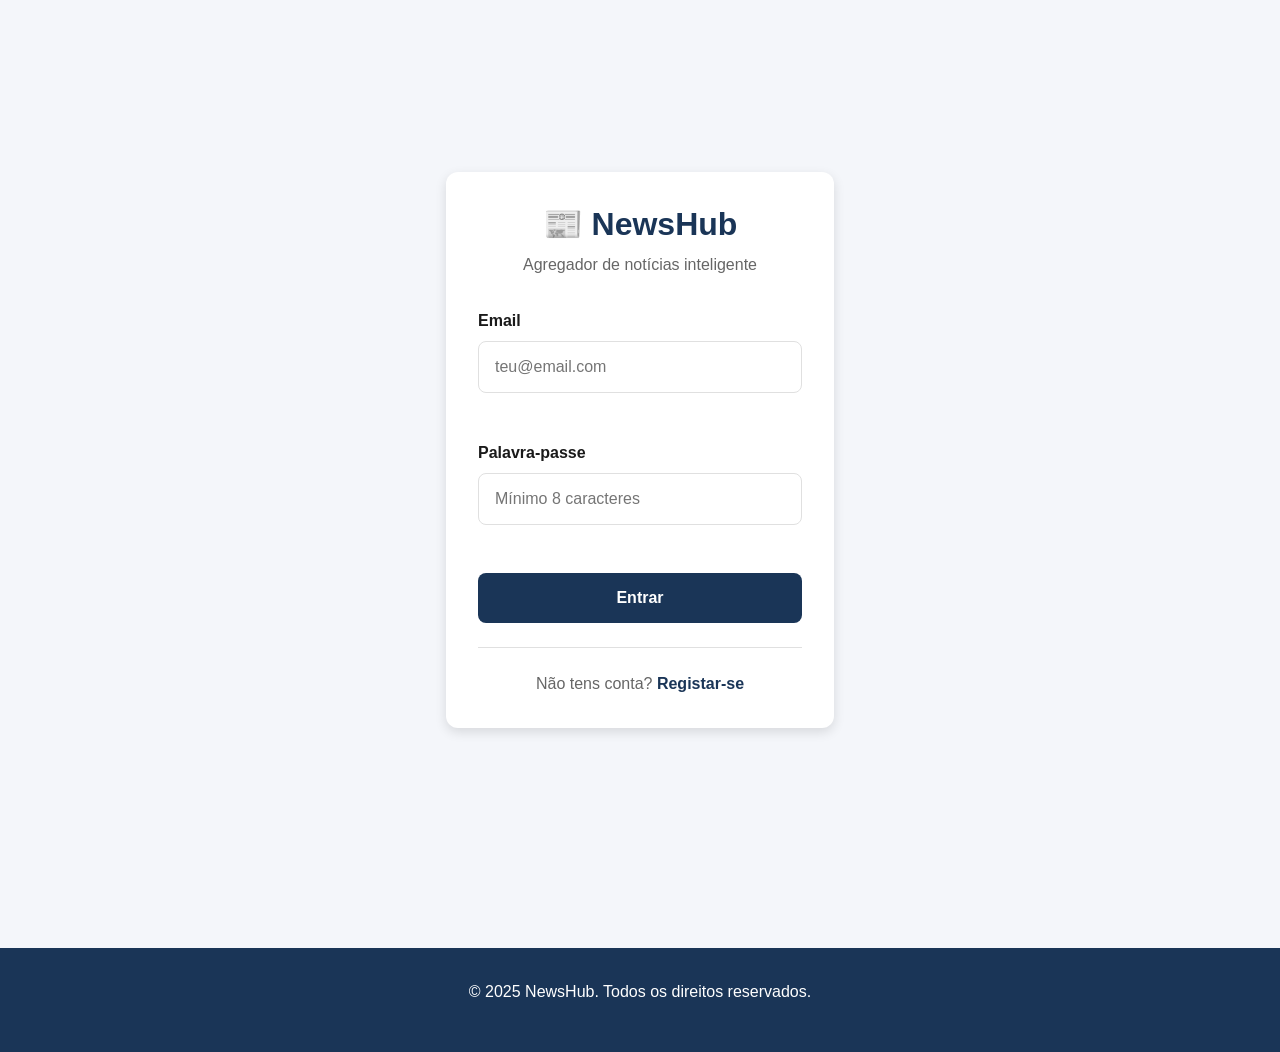
==== frontend/favorites.html @ 15b31d0f "first commit" ====
<!DOCTYPE html>
<html lang="pt-PT">
<head>
  <meta charset="UTF-8">
  <meta name="viewport" content="width=device-width, initial-scale=1.0">
  <meta name="description" content="NewsHub - Os meus favoritos">
  <title>Favoritos — NewsHub</title>
  <link rel="stylesheet" href="styles.css">
</head>
<body>
  <!-- NAVBAR -->
  <nav role="navigation" aria-label="Navegação principal">
    <div class="navbar">
      <div class="navbar-logo">📰 NewsHub</div>
      
      <ul class="navbar-categories" id="navbarCategories" role="menubar">
        <!-- Preenchido dinamicamente por JavaScript -->
      </ul>

      <div class="navbar-right">
        <div class="navbar-user">
          <span id="userNameDisplay">Utilizador</span>
        </div>
        <div class="navbar-icons">
          <button 
            class="navbar-icon" 
            id="preferencesBtn" 
            title="Preferências" 
            aria-label="Ir para preferências"
          >
            ⚙️
          </button>
          <button 
            class="navbar-icon" 
            id="dashboardBtn" 
            title="Dashboard" 
            aria-label="Voltar ao dashboard"
          >
            🏠
          </button>
          <button 
            class="navbar-icon" 
            id="logoutBtn" 
            title="Terminar sessão" 
            aria-label="Terminar sessão"
          >
            🚪
          </button>
        </div>
        <button class="hamburger" id="hamburgerBtn" aria-label="Abrir menu">
          <span></span>
          <span></span>
          <span></span>
        </button>
      </div>
    </div>
  </nav>

  <!-- MAIN CONTENT -->
  <main role="main" style="margin-top: 70px;">
    <div class="container">
      <h1 style="margin-bottom: var(--spacing-lg); margin-top: var(--spacing-lg);">❤️ Os Meus Favoritos</h1>
      
      <!-- Spinner de carregamento -->
      <div class="spinner" id="loadingSpinner"></div>

      <!-- Grid de favoritos -->
      <div class="news-grid" id="favoritesGrid">
        <!-- Preenchido dinamicamente por JavaScript -->
      </div>

      <!-- Estado vazio -->
      <div class="empty-state" id="emptyState" style="display: none;">
        <div class="empty-state-icon">📭</div>
        <h2 class="empty-state-title">Nenhum favorito guardado</h2>
        <p class="empty-state-message">Começa a adicionar notícias aos teus favoritos do dashboard.</p>
        <a href="index.html" class="btn btn-primary empty-state-button" style="margin-top: var(--spacing-md); display: inline-block;">
          Voltar ao Dashboard
        </a>
      </div>

      <!-- Estado de erro -->
      <div class="error-state" id="errorState" style="display: none;">
        <div class="error-state-icon">⚠️</div>
        <h3 class="error-state-title">Erro ao carregar favoritos</h3>
        <p class="error-state-message" id="errorMessage"></p>
        <button class="btn btn-primary error-state-button" id="retryButton">Tentar Novamente</button>
      </div>
    </div>
  </main>

  <!-- MODAL: RESUMO IA -->
  <div class="modal-overlay" id="summaryModal">
    <div class="modal-card">
      <div class="modal-header">
        <h3 class="modal-title">📝 Resumo Inteligente</h3>
        <button class="modal-close" id="closeSummaryModal" aria-label="Fechar modal">✕</button>
      </div>
      <div class="modal-body">
        <div class="spinner" id="summarySpinner"></div>
        <p id="summaryContent" style="display: none; line-height: var(--line-height-relaxed);"></p>
      </div>
    </div>
  </div>

  <!-- TOAST NOTIFICAÇÃO -->
  <div class="toast" id="toast" role="alert" aria-live="polite"></div>

  <!-- FOOTER -->
  <footer role="contentinfo">
    <p>&copy; 2025 NewsHub — Agregador de notícias inteligente</p>
  </footer>

  <script src="app.js"></script>
  <script>
    // Inicialização da página favorites.html
    document.addEventListener('DOMContentLoaded', async () => {
      // 1. Verificar autenticação
      if (!await checkAuth()) {
        window.location.href = 'login.html';
        return;
      }

      // 2. Carregar favoritos
      await loadFavorites();

      // 3. Event listeners
      document.getElementById('logoutBtn').addEventListener('click', handleLogout);
      document.getElementById('dashboardBtn').addEventListener('click', () => {
        window.location.href = 'index.html';
      });
      document.getElementById('preferencesBtn').addEventListener('click', () => {
        window.location.href = 'preferences.html';
      });
      document.getElementById('retryButton').addEventListener('click', loadFavorites);
      document.getElementById('closeSummaryModal').addEventListener('click', closeSummaryModal);

      // Fechar modal ao clicar no overlay
      document.getElementById('summaryModal').addEventListener('click', (e) => {
        if (e.target.id === 'summaryModal') {
          closeSummaryModal();
        }
      });

      // Preencher navbar com categorias
      await initNavbarCategories();
    });

    function closeSummaryModal() {
      document.getElementById('summaryModal').classList.remove('visible');
      document.getElementById('summarySpinner').classList.remove('visible');
      document.getElementById('summaryContent').style.display = 'none';
    }
  </script>
</body>
</html>
---- frontend/styles.css ----
/* ========================================
   NewsHub — CSS Stylesheet
   Variáveis, Reset, Layout e Componentes
   ======================================== */

/* 1. VARIÁVEIS CSS (Theming) */
:root {
  /* Cores Primárias */
  --color-primary: #1a3557;      /* Azul escuro */
  --color-primary-light: #2c5aa0;
  --color-primary-dark: #0f1f34;
  
  /* Cores Secundárias */
  --color-bg: #ffffff;           /* Branco (fundo de cards) */
  --color-bg-page: #f4f6fa;      /* Cinzento claro */
  --color-text: #1a1a1a;
  --color-text-light: #666666;
  --color-text-muted: #999999;
  
  /* Cores de UI */
  --color-error: #dc3545;
  --color-success: #28a745;
  --color-warning: #ffc107;
  --color-info: #17a2b8;
  
  /* Cores por Categoria */
  --color-tech: #5b7ce5;
  --color-sport: #ff6b35;
  --color-health: #28a745;
  --color-science: #6f42c1;
  --color-business: #20c997;
  --color-entertainment: #e83e8c;
  
  /* Sombras */
  --shadow-sm: 0 1px 3px rgba(0, 0, 0, 0.08);
  --shadow-md: 0 4px 12px rgba(0, 0, 0, 0.12);
  --shadow-lg: 0 8px 24px rgba(0, 0, 0, 0.15);
  --shadow-hover: 0 12px 32px rgba(0, 0, 0, 0.18);
  
  /* Espaçamentos */
  --spacing-xs: 4px;
  --spacing-sm: 8px;
  --spacing-md: 16px;
  --spacing-lg: 24px;
  --spacing-xl: 32px;
  --spacing-2xl: 48px;
  
  /* Tipografia */
  --font-family: -apple-system, BlinkMacSystemFont, "Segoe UI", Roboto, "Helvetica Neue", Arial, sans-serif;
  --font-size-xs: 12px;
  --font-size-sm: 14px;
  --font-size-base: 16px;
  --font-size-lg: 18px;
  --font-size-xl: 24px;
  --font-size-2xl: 32px;
  --line-height-tight: 1.3;
  --line-height-normal: 1.5;
  --line-height-relaxed: 1.75;
  
  /* Transições */
  --transition-fast: 150ms ease-in-out;
  --transition-normal: 300ms ease-in-out;
  --transition-slow: 500ms ease-in-out;
  
  /* Breakpoints */
  --breakpoint-mobile: 480px;
  --breakpoint-tablet: 768px;
  --breakpoint-desktop: 1024px;
}

/* 2. RESET CSS */
* {
  margin: 0;
  padding: 0;
  box-sizing: border-box;
}

html {
  font-size: 16px;
  scroll-behavior: smooth;
}

body {
  font-family: var(--font-family);
  font-size: var(--font-size-base);
  line-height: var(--line-height-normal);
  color: var(--color-text);
  background-color: var(--color-bg-page);
  margin: 0;
  padding: 0;
}

/* Tipografia */
h1, h2, h3, h4, h5, h6 {
  font-weight: 600;
  line-height: var(--line-height-tight);
  margin-bottom: var(--spacing-md);
}

h1 { font-size: var(--font-size-2xl); }
h2 { font-size: var(--font-size-xl); }
h3 { font-size: var(--font-size-lg); }
h4 { font-size: var(--font-size-base); }

p {
  margin-bottom: var(--spacing-md);
}

a {
  color: var(--color-primary);
  text-decoration: none;
  transition: color var(--transition-fast);
}

a:hover {
  color: var(--color-primary-light);
  text-decoration: underline;
}

/* 3. CONTAINER E LAYOUT */
.container {
  max-width: 1200px;
  width: 100%;
  margin: 0 auto;
  padding: 0 var(--spacing-md);
}

main {
  min-height: calc(100vh - 120px);
  padding: var(--spacing-lg) 0;
}

/* 4. NAVBAR */
nav {
  position: fixed;
  top: 0;
  left: 0;
  right: 0;
  background-color: var(--color-primary);
  color: var(--color-bg);
  z-index: 1000;
  box-shadow: var(--shadow-md);
}

.navbar {
  display: flex;
  justify-content: space-between;
  align-items: center;
  padding: var(--spacing-md) var(--spacing-lg);
  height: 70px;
}

.navbar-logo {
  font-size: var(--font-size-xl);
  font-weight: 700;
  color: var(--color-bg);
  white-space: nowrap;
}

.navbar-categories {
  display: flex;
  gap: var(--spacing-md);
  flex: 1;
  justify-content: center;
  list-style: none;
}

.navbar-categories li {
  margin: 0;
}

.navbar-categories button {
  background: transparent;
  border: none;
  color: var(--color-bg);
  cursor: pointer;
  font-size: var(--font-size-sm);
  padding: var(--spacing-sm) var(--spacing-md);
  border-radius: 20px;
  transition: all var(--transition-fast);
  white-space: nowrap;
}

.navbar-categories button:hover,
.navbar-categories button.active {
  background-color: rgba(255, 255, 255, 0.2);
}

.navbar-categories button.active {
  background-color: var(--color-bg);
  color: var(--color-primary);
  font-weight: 600;
}

.navbar-right {
  display: flex;
  gap: var(--spacing-md);
  align-items: center;
}

.navbar-user {
  display: flex;
  gap: var(--spacing-sm);
  align-items: center;
  color: var(--color-bg);
  font-size: var(--font-size-sm);
}

.navbar-icons {
  display: flex;
  gap: var(--spacing-md);
}

.navbar-icon {
  background: transparent;
  border: none;
  color: var(--color-bg);
  cursor: pointer;
  font-size: var(--font-size-lg);
  padding: var(--spacing-sm);
  border-radius: 50%;
  transition: background-color var(--transition-fast);
  display: flex;
  align-items: center;
  justify-content: center;
  width: 36px;
  height: 36px;
}

.navbar-icon:hover {
  background-color: rgba(255, 255, 255, 0.2);
}

.hamburger {
  display: none;
  flex-direction: column;
  cursor: pointer;
  gap: 5px;
  background: transparent;
  border: none;
}

.hamburger span {
  width: 25px;
  height: 3px;
  background-color: var(--color-bg);
  border-radius: 2px;
  transition: all var(--transition-fast);
}

/* 5. SEARCH BAR */
.search-bar {
  background-color: var(--color-bg);
  padding: var(--spacing-lg) 0;
  margin-top: 70px;
  box-shadow: var(--shadow-sm);
}

.search-container {
  display: flex;
  gap: var(--spacing-sm);
}

.search-input {
  flex: 1;
  padding: var(--spacing-md);
  border: 1px solid #e0e0e0;
  border-radius: 8px;
  font-size: var(--font-size-base);
  outline: none;
  transition: border-color var(--transition-fast);
}

.search-input:focus {
  border-color: var(--color-primary);
  box-shadow: 0 0 0 3px rgba(26, 53, 87, 0.1);
}

.btn-search {
  padding: var(--spacing-md) var(--spacing-lg);
  background-color: var(--color-primary);
  color: var(--color-bg);
  border: none;
  border-radius: 8px;
  cursor: pointer;
  font-weight: 600;
  transition: background-color var(--transition-fast);
}

.btn-search:hover {
  background-color: var(--color-primary-light);
}

/* 6. GRID DE NOTÍCIAS */
.news-grid {
  display: grid;
  grid-template-columns: repeat(3, 1fr);
  gap: var(--spacing-lg);
  margin-bottom: var(--spacing-2xl);
}

.section-title {
  font-size: var(--font-size-lg);
  font-weight: 700;
  margin-bottom: var(--spacing-lg);
  color: var(--color-text);
}

/* 7. CARD DE NOTÍCIA */
.news-card {
  background-color: var(--color-bg);
  border-radius: 12px;
  box-shadow: var(--shadow-sm);
  overflow: hidden;
  transition: all var(--transition-normal);
  display: flex;
  flex-direction: column;
  height: 100%;
}

.news-card:hover {
  box-shadow: var(--shadow-hover);
  transform: translateY(-4px);
}

.news-card-image {
  width: 100%;
  height: 200px;
  object-fit: cover;
  background-color: #e0e0e0;
}

.news-card-content {
  padding: var(--spacing-md);
  flex: 1;
  display: flex;
  flex-direction: column;
}

.news-card-category {
  display: inline-block;
  padding: 4px 12px;
  border-radius: 20px;
  font-size: var(--font-size-xs);
  font-weight: 600;
  margin-bottom: var(--spacing-sm);
  width: fit-content;
  color: var(--color-bg);
}

.news-card-category.tech { background-color: var(--color-tech); }
.news-card-category.sport { background-color: var(--color-sport); }
.news-card-category.health { background-color: var(--color-health); }
.news-card-category.science { background-color: var(--color-science); }
.news-card-category.business { background-color: var(--color-business); }
.news-card-category.entertainment { background-color: var(--color-entertainment); }

.news-card-title {
  font-size: var(--font-size-base);
  font-weight: 600;
  margin-bottom: var(--spacing-sm);
  line-height: var(--line-height-tight);
  display: -webkit-box;
  -webkit-line-clamp: 2;
  -webkit-box-orient: vertical;
  overflow: hidden;
}

.news-card-title a {
  color: var(--color-text);
}

.news-card-title a:hover {
  color: var(--color-primary);
  text-decoration: none;
}

.news-card-description {
  font-size: var(--font-size-sm);
  color: var(--color-text-light);
  line-height: var(--line-height-normal);
  margin-bottom: var(--spacing-md);
  display: -webkit-box;
  -webkit-line-clamp: 3;
  -webkit-box-orient: vertical;
  overflow: hidden;
  flex: 1;
}

.news-card-footer {
  display: flex;
  justify-content: space-between;
  align-items: center;
  padding-top: var(--spacing-sm);
  border-top: 1px solid #e0e0e0;
  font-size: var(--font-size-xs);
  color: var(--color-text-muted);
}

.news-card-source {
  font-weight: 600;
  color: var(--color-text-light);
}

.news-card-actions {
  display: flex;
  gap: var(--spacing-sm);
}

/* 8. BOTÕES */
.btn {
  padding: var(--spacing-sm) var(--spacing-md);
  border: none;
  border-radius: 8px;
  font-size: var(--font-size-sm);
  font-weight: 600;
  cursor: pointer;
  transition: all var(--transition-fast);
}

.btn-primary {
  background-color: var(--color-primary);
  color: var(--color-bg);
}

.btn-primary:hover {
  background-color: var(--color-primary-light);
}

.btn-secondary {
  background-color: transparent;
  color: var(--color-primary);
  border: 2px solid var(--color-primary);
}

.btn-secondary:hover {
  background-color: var(--color-primary);
  color: var(--color-bg);
}

.btn-icon {
  background: transparent;
  border: none;
  cursor: pointer;
  font-size: var(--font-size-lg);
  width: 36px;
  height: 36px;
  display: flex;
  align-items: center;
  justify-content: center;
  border-radius: 50%;
  transition: all var(--transition-fast);
  padding: 0;
}

.btn-icon:hover {
  background-color: #f0f0f0;
}

.btn-icon.favorite {
  color: var(--color-error);
}

.btn-load-more {
  margin: 0 auto;
  display: block;
  padding: var(--spacing-md) var(--spacing-2xl);
}

/* 9. SPINNER/LOADING */
.spinner {
  display: none;
  width: 40px;
  height: 40px;
  border: 4px solid #f0f0f0;
  border-top: 4px solid var(--color-primary);
  border-radius: 50%;
  animation: spin 1s linear infinite;
  margin: var(--spacing-xl) auto;
}

.spinner.visible {
  display: block;
}

@keyframes spin {
  0% { transform: rotate(0deg); }
  100% { transform: rotate(360deg); }
}

/* 10. SKELETON LOADING */
.skeleton {
  background: linear-gradient(90deg, #f0f0f0 25%, #e0e0e0 50%, #f0f0f0 75%);
  background-size: 200% 100%;
  animation: shimmer 2s infinite;
}

@keyframes shimmer {
  0% { background-position: 200% 0; }
  100% { background-position: -200% 0; }
}

.skeleton-card {
  background-color: var(--color-bg);
  border-radius: 12px;
  overflow: hidden;
  height: 350px;
  display: flex;
  flex-direction: column;
}

.skeleton-image {
  height: 200px;
  background: linear-gradient(90deg, #f0f0f0 25%, #e0e0e0 50%, #f0f0f0 75%);
  background-size: 200% 100%;
  animation: shimmer 2s infinite;
}

.skeleton-text {
  height: 16px;
  margin: var(--spacing-md);
  background: linear-gradient(90deg, #f0f0f0 25%, #e0e0e0 50%, #f0f0f0 75%);
  background-size: 200% 100%;
  animation: shimmer 2s infinite;
  border-radius: 4px;
}

/* 11. ESTADO DE ERRO */
.error-state {
  background-color: var(--color-bg);
  border-radius: 12px;
  padding: var(--spacing-xl);
  text-align: center;
  box-shadow: var(--shadow-sm);
}

.error-state-icon {
  font-size: 48px;
  margin-bottom: var(--spacing-md);
}

.error-state-title {
  font-size: var(--font-size-lg);
  font-weight: 700;
  color: var(--color-error);
  margin-bottom: var(--spacing-sm);
}

.error-state-message {
  color: var(--color-text-light);
  margin-bottom: var(--spacing-md);
}

.error-state-button {
  margin-top: var(--spacing-md);
}

/* 12. ESTADO VAZIO */
.empty-state {
  background-color: var(--color-bg);
  border-radius: 12px;
  padding: var(--spacing-2xl);
  text-align: center;
  box-shadow: var(--shadow-sm);
  grid-column: 1 / -1;
}

.empty-state-icon {
  font-size: 64px;
  margin-bottom: var(--spacing-md);
}

.empty-state-title {
  font-size: var(--font-size-lg);
  font-weight: 700;
  margin-bottom: var(--spacing-sm);
}

.empty-state-message {
  color: var(--color-text-light);
  margin-bottom: var(--spacing-lg);
}

/* 13. MODAL */
.modal-overlay {
  display: none;
  position: fixed;
  top: 0;
  left: 0;
  right: 0;
  bottom: 0;
  background-color: rgba(0, 0, 0, 0.5);
  z-index: 2000;
  opacity: 0;
  animation: fadeIn var(--transition-normal) ease-in-out forwards;
}

.modal-overlay.visible {
  display: flex;
  align-items: center;
  justify-content: center;
}

@keyframes fadeIn {
  from { opacity: 0; }
  to { opacity: 1; }
}

.modal-card {
  background-color: var(--color-bg);
  border-radius: 12px;
  width: 90%;
  max-width: 500px;
  max-height: 80vh;
  overflow-y: auto;
  box-shadow: var(--shadow-lg);
  padding: var(--spacing-lg);
  animation: slideUp var(--transition-normal) ease-in-out;
}

@keyframes slideUp {
  from {
    transform: translateY(20px);
    opacity: 0;
  }
  to {
    transform: translateY(0);
    opacity: 1;
  }
}

.modal-header {
  display: flex;
  justify-content: space-between;
  align-items: center;
  margin-bottom: var(--spacing-lg);
  border-bottom: 1px solid #e0e0e0;
  padding-bottom: var(--spacing-md);
}

.modal-title {
  font-size: var(--font-size-lg);
  font-weight: 700;
}

.modal-close {
  background: transparent;
  border: none;
  cursor: pointer;
  font-size: var(--font-size-xl);
  color: var(--color-text-muted);
}

.modal-body {
  margin-bottom: var(--spacing-lg);
}

.modal-footer {
  display: flex;
  gap: var(--spacing-md);
  justify-content: flex-end;
}

/* 14. TOAST NOTIFICAÇÕES */
.toast {
  display: none;
  position: fixed;
  bottom: 20px;
  right: 20px;
  background-color: var(--color-bg);
  border-radius: 8px;
  padding: var(--spacing-md) var(--spacing-lg);
  box-shadow: var(--shadow-lg);
  z-index: 3000;
  animation: slideInRight var(--transition-normal) ease-in-out;
}

.toast.visible {
  display: block;
}

.toast.success {
  border-left: 4px solid var(--color-success);
}

.toast.error {
  border-left: 4px solid var(--color-error);
}

.toast.info {
  border-left: 4px solid var(--color-info);
}

@keyframes slideInRight {
  from {
    transform: translateX(400px);
    opacity: 0;
  }
  to {
    transform: translateX(0);
    opacity: 1;
  }
}

/* 15. FORMULÁRIOS */
.form-group {
  margin-bottom: var(--spacing-lg);
}

.form-label {
  display: block;
  margin-bottom: var(--spacing-sm);
  font-weight: 600;
  color: var(--color-text);
}

.form-input,
.form-textarea {
  width: 100%;
  padding: var(--spacing-md);
  border: 1px solid #e0e0e0;
  border-radius: 8px;
  font-size: var(--font-size-base);
  font-family: var(--font-family);
  outline: none;
  transition: border-color var(--transition-fast);
}

.form-input:focus,
.form-textarea:focus {
  border-color: var(--color-primary);
  box-shadow: 0 0 0 3px rgba(26, 53, 87, 0.1);
}

.form-error {
  display: none;
  color: var(--color-error);
  font-size: var(--font-size-sm);
  margin-top: var(--spacing-sm);
}

.form-error.visible {
  display: block;
}

.form-success {
  display: none;
  color: var(--color-success);
  font-size: var(--font-size-sm);
  margin-top: var(--spacing-sm);
}

.form-success.visible {
  display: block;
}

/* 16. SECÇÃO "PARA SI" */
.personalized-section {
  background-color: var(--color-primary);
  color: var(--color-bg);
  padding: var(--spacing-xl);
  border-radius: 12px;
  margin-bottom: var(--spacing-2xl);
}

.personalized-section-title {
  font-size: var(--font-size-xl);
  font-weight: 700;
  margin-bottom: var(--spacing-lg);
  color: var(--color-bg);
}

.personalized-grid {
  display: grid;
  grid-template-columns: repeat(3, 1fr);
  gap: var(--spacing-lg);
}

/* 17. CARTÃO DE CATEGORIA (PREFERÊNCIAS) */
.category-card {
  background-color: var(--color-bg);
  border: 2px solid #e0e0e0;
  border-radius: 12px;
  padding: var(--spacing-lg);
  text-align: center;
  cursor: pointer;
  transition: all var(--transition-fast);
}

.category-card:hover {
  border-color: var(--color-primary);
  box-shadow: var(--shadow-md);
}

.category-card.active {
  background-color: var(--color-primary);
  color: var(--color-bg);
  border-color: var(--color-primary);
}

.category-card-icon {
  font-size: 36px;
  margin-bottom: var(--spacing-sm);
}

.category-card-name {
  font-size: var(--font-size-base);
  font-weight: 600;
}

/* 18. FOOTER */
footer {
  background-color: var(--color-primary);
  color: var(--color-bg);
  padding: var(--spacing-xl) 0;
  text-align: center;
  margin-top: var(--spacing-2xl);
}

footer a {
  color: var(--color-bg);
}

footer a:hover {
  text-decoration: underline;
}

/* 19. RESPONSIVIDADE */

/* Tablet (768px) */
@media (max-width: 768px) {
  .navbar-categories {
    display: none;
  }

  .hamburger {
    display: flex;
  }

  .news-grid {
    grid-template-columns: repeat(2, 1fr);
  }

  .personalized-grid {
    grid-template-columns: repeat(2, 1fr);
  }

  .search-container {
    flex-direction: column;
  }

  .modal-card {
    width: 95%;
  }
}

/* Mobile (480px) */
@media (max-width: 480px) {
  .navbar {
    padding: var(--spacing-sm) var(--spacing-md);
    height: auto;
  }

  .navbar-logo {
    font-size: var(--font-size-lg);
  }

  .navbar-right {
    gap: var(--spacing-sm);
  }

  .news-grid {
    grid-template-columns: 1fr;
    gap: var(--spacing-md);
  }

  .personalized-grid {
    grid-template-columns: 1fr;
  }

  .modal-card {
    width: 100%;
    max-height: 90vh;
    border-radius: 12px 12px 0 0;
    position: fixed;
    bottom: 0;
    left: 0;
    right: 0;
  }

  .modal-overlay.visible {
    align-items: flex-end;
  }

  main {
    margin-top: 60px;
  }

  footer {
    padding: var(--spacing-lg) var(--spacing-md);
  }

  .search-bar {
    padding: var(--spacing-md) 0;
  }
}

/* 20. MODO ESCURO */
@media (prefers-color-scheme: dark) {
  :root {
    --color-bg: #1e1e1e;
    --color-bg-page: #121212;
    --color-text: #e0e0e0;
    --color-text-light: #a0a0a0;
    --color-text-muted: #707070;
  }

  .search-input {
    background-color: #2a2a2a;
    border-color: #404040;
    color: var(--color-text);
  }

  .search-input:focus {
    border-color: var(--color-primary);
  }

  .news-card {
    background-color: #2a2a2a;
  }

  .news-card-footer {
    border-top-color: #404040;
  }

  .form-input,
  .form-textarea {
    background-color: #2a2a2a;
    border-color: #404040;
    color: var(--color-text);
  }

  .modal-card {
    background-color: #2a2a2a;
  }

  .modal-overlay {
    background-color: rgba(0, 0, 0, 0.7);
  }

  .category-card {
    background-color: #2a2a2a;
    border-color: #404040;
    color: var(--color-text);
  }

  .toast {
    background-color: #2a2a2a;
    color: var(--color-text);
  }

  .btn-icon:hover {
    background-color: #333333;
  }
}

/* 21. PRINT STYLES */
@media print {
  nav,
  .navbar,
  .search-bar,
  .btn,
  [class*="btn-"] {
    display: none !important;
  }

  main {
    min-height: auto;
    padding: 0;
    margin-top: 0;
  }

  .news-grid {
    grid-template-columns: 1fr;
  }

  .news-card {
    page-break-inside: avoid;
  }
}
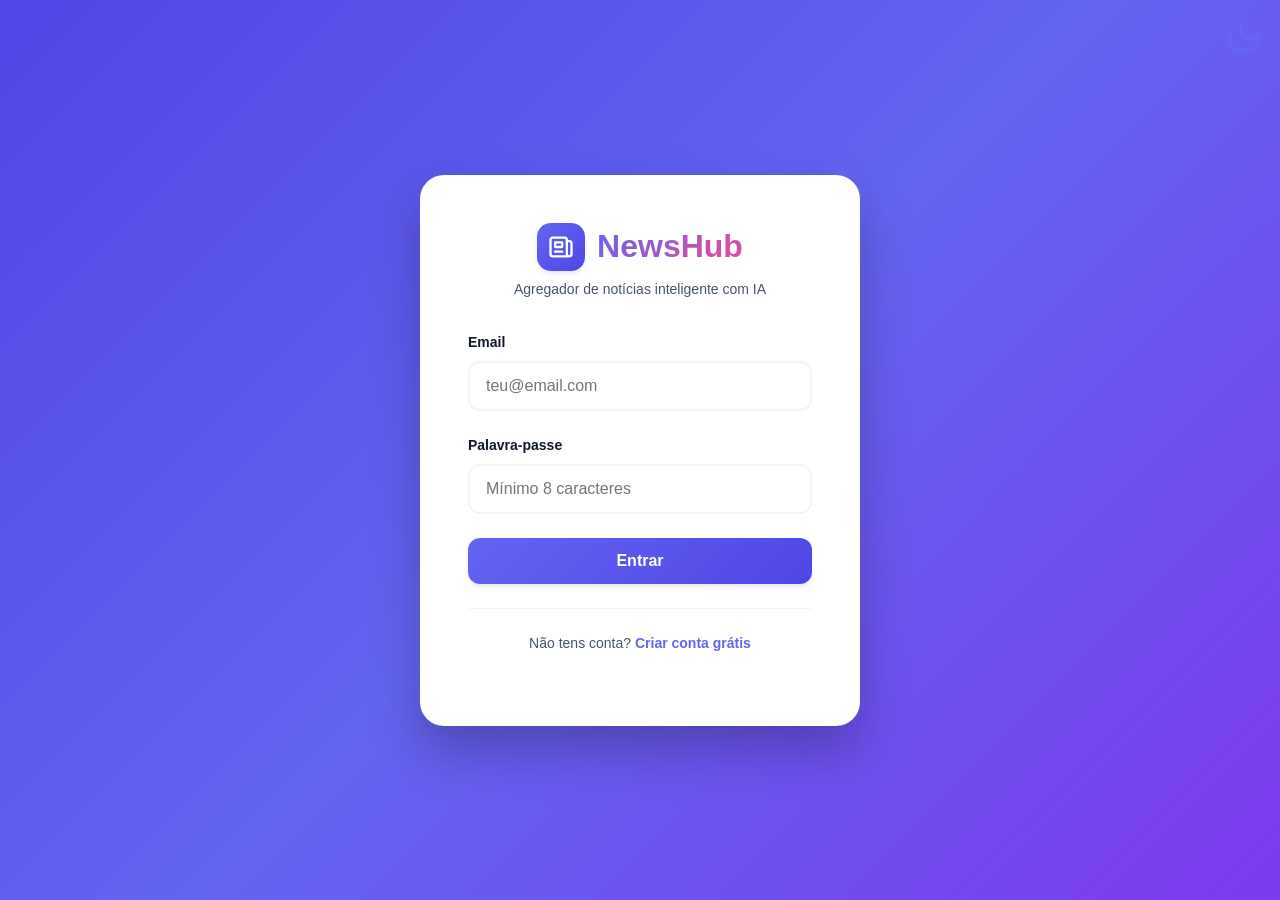
==== commit 3be3f695: "feat: logo SVG moderno, fonte Inter, icones SVG, toggle tema claro/escuro" ====
--- a/frontend/favorites.html
+++ b/frontend/favorites.html
@@ -5,82 +5,82 @@
   <meta name="viewport" content="width=device-width, initial-scale=1.0">
   <meta name="description" content="NewsHub - Os meus favoritos">
   <title>Favoritos — NewsHub</title>
+  <link rel="preconnect" href="https://fonts.googleapis.com">
+  <link rel="preconnect" href="https://fonts.gstatic.com" crossorigin>
+  <link href="https://fonts.googleapis.com/css2?family=Inter:wght@400;500;600;700;800;900&display=swap" rel="stylesheet">
   <link rel="stylesheet" href="styles.css">
+  <script src="theme.js"></script>
 </head>
 <body>
-  <!-- NAVBAR -->
   <nav role="navigation" aria-label="Navegação principal">
     <div class="navbar">
-      <div class="navbar-logo">📰 NewsHub</div>
-      
-      <ul class="navbar-categories" id="navbarCategories" role="menubar">
-        <!-- Preenchido dinamicamente por JavaScript -->
-      </ul>
-
+      <div class="navbar-logo">
+        <div class="navbar-logo-icon">
+          <svg xmlns="http://www.w3.org/2000/svg" fill="none" viewBox="0 0 24 24" stroke="white" stroke-width="2">
+            <path stroke-linecap="round" stroke-linejoin="round" d="M19 20H5a2 2 0 01-2-2V6a2 2 0 012-2h10a2 2 0 012 2v1m2 13a2 2 0 01-2-2V7m2 13a2 2 0 002-2V9a2 2 0 00-2-2h-2m-4-3H9M7 16h6M7 8h6v4H7V8z"/>
+          </svg>
+        </div>
+        <div class="navbar-logo-text">
+          <span>NewsHub</span>
+          <span>Notícias com IA</span>
+        </div>
+      </div>
+      <ul class="navbar-categories" id="navbarCategories" role="menubar"></ul>
       <div class="navbar-right">
         <div class="navbar-user">
+          <svg xmlns="http://www.w3.org/2000/svg" fill="none" viewBox="0 0 24 24" stroke="currentColor" stroke-width="2" style="width:16px;height:16px;opacity:0.8">
+            <path stroke-linecap="round" stroke-linejoin="round" d="M16 7a4 4 0 11-8 0 4 4 0 018 0zM12 14a7 7 0 00-7 7h14a7 7 0 00-7-7z"/>
+          </svg>
           <span id="userNameDisplay">Utilizador</span>
         </div>
         <div class="navbar-icons">
-          <button 
-            class="navbar-icon" 
-            id="preferencesBtn" 
-            title="Preferências" 
-            aria-label="Ir para preferências"
-          >
-            ⚙️
+          <button class="theme-toggle" id="themeToggleBtn" aria-label="Mudar tema"></button>
+          <button class="navbar-icon" id="preferencesBtn" title="Preferências" aria-label="Preferências">
+            <svg xmlns="http://www.w3.org/2000/svg" fill="none" viewBox="0 0 24 24" stroke="currentColor" stroke-width="2">
+              <path stroke-linecap="round" stroke-linejoin="round" d="M10.325 4.317c.426-1.756 2.924-1.756 3.35 0a1.724 1.724 0 002.573 1.066c1.543-.94 3.31.826 2.37 2.37a1.724 1.724 0 001.065 2.572c1.756.426 1.756 2.924 0 3.35a1.724 1.724 0 00-1.066 2.573c.94 1.543-.826 3.31-2.37 2.37a1.724 1.724 0 00-2.572 1.065c-.426 1.756-2.924 1.756-3.35 0a1.724 1.724 0 00-2.573-1.066c-1.543.94-3.31-.826-2.37-2.37a1.724 1.724 0 00-1.065-2.572c-1.756-.426-1.756-2.924 0-3.35a1.724 1.724 0 001.066-2.573c-.94-1.543.826-3.31 2.37-2.37.996.608 2.296.07 2.572-1.065z"/><circle cx="12" cy="12" r="3"/>
+            </svg>
           </button>
-          <button 
-            class="navbar-icon" 
-            id="dashboardBtn" 
-            title="Dashboard" 
-            aria-label="Voltar ao dashboard"
-          >
-            🏠
+          <button class="navbar-icon" id="dashboardBtn" title="Dashboard" aria-label="Dashboard">
+            <svg xmlns="http://www.w3.org/2000/svg" fill="none" viewBox="0 0 24 24" stroke="currentColor" stroke-width="2">
+              <path stroke-linecap="round" stroke-linejoin="round" d="M3 12l2-2m0 0l7-7 7 7M5 10v10a1 1 0 001 1h3m10-11l2 2m-2-2v10a1 1 0 01-1 1h-3m-6 0a1 1 0 001-1v-4a1 1 0 011-1h2a1 1 0 011 1v4a1 1 0 001 1m-6 0h6"/>
+            </svg>
           </button>
-          <button 
-            class="navbar-icon" 
-            id="logoutBtn" 
-            title="Terminar sessão" 
-            aria-label="Terminar sessão"
-          >
-            🚪
+          <button class="navbar-icon" id="logoutBtn" title="Terminar sessão" aria-label="Terminar sessão">
+            <svg xmlns="http://www.w3.org/2000/svg" fill="none" viewBox="0 0 24 24" stroke="currentColor" stroke-width="2">
+              <path stroke-linecap="round" stroke-linejoin="round" d="M17 16l4-4m0 0l-4-4m4 4H7m6 4v1a3 3 0 01-3 3H6a3 3 0 01-3-3V7a3 3 0 013-3h4a3 3 0 013 3v1"/>
+            </svg>
           </button>
         </div>
         <button class="hamburger" id="hamburgerBtn" aria-label="Abrir menu">
-          <span></span>
-          <span></span>
-          <span></span>
+          <span></span><span></span><span></span>
         </button>
       </div>
     </div>
   </nav>
 
-  <!-- MAIN CONTENT -->
-  <main role="main" style="margin-top: 70px;">
+  <main role="main" style="margin-top:70px;">
     <div class="container">
-      <h1 style="margin-bottom: var(--spacing-lg); margin-top: var(--spacing-lg);">❤️ Os Meus Favoritos</h1>
-      
-      <!-- Spinner de carregamento -->
-      <div class="spinner" id="loadingSpinner"></div>
-
-      <!-- Grid de favoritos -->
-      <div class="news-grid" id="favoritesGrid">
-        <!-- Preenchido dinamicamente por JavaScript -->
+      <div class="page-header">
+        <div class="favorites-header">
+          <h1>❤️ Os Meus Favoritos</h1>
+          <span class="favorites-count" id="favoritesCount" style="display:none;"></span>
+        </div>
+        <p style="color:var(--color-text-light); margin:0;">Artigos guardados para leitura posterior</p>
       </div>
 
-      <!-- Estado vazio -->
-      <div class="empty-state" id="emptyState" style="display: none;">
+      <div class="spinner" id="loadingSpinner"></div>
+      <div class="news-grid" id="favoritesGrid"></div>
+
+      <div class="empty-state" id="emptyState" style="display:none;">
         <div class="empty-state-icon">📭</div>
         <h2 class="empty-state-title">Nenhum favorito guardado</h2>
-        <p class="empty-state-message">Começa a adicionar notícias aos teus favoritos do dashboard.</p>
-        <a href="index.html" class="btn btn-primary empty-state-button" style="margin-top: var(--spacing-md); display: inline-block;">
-          Voltar ao Dashboard
+        <p class="empty-state-message">Começa a adicionar notícias aos teus favoritos clicando em ☆ nos cards.</p>
+        <a href="index.html" class="btn btn-primary" style="margin-top:var(--spacing-md); display:inline-block;">
+          Explorar Notícias
         </a>
       </div>
 
-      <!-- Estado de erro -->
-      <div class="error-state" id="errorState" style="display: none;">
+      <div class="error-state" id="errorState" style="display:none;">
         <div class="error-state-icon">⚠️</div>
         <h3 class="error-state-title">Erro ao carregar favoritos</h3>
         <p class="error-state-message" id="errorMessage"></p>
@@ -89,62 +89,49 @@
     </div>
   </main>
 
-  <!-- MODAL: RESUMO IA -->
   <div class="modal-overlay" id="summaryModal">
     <div class="modal-card">
       <div class="modal-header">
-        <h3 class="modal-title">📝 Resumo Inteligente</h3>
-        <button class="modal-close" id="closeSummaryModal" aria-label="Fechar modal">✕</button>
+        <h3 class="modal-title">✦ Resumo Inteligente</h3>
+        <button class="modal-close" id="closeSummaryModal" aria-label="Fechar">✕</button>
       </div>
       <div class="modal-body">
         <div class="spinner" id="summarySpinner"></div>
-        <p id="summaryContent" style="display: none; line-height: var(--line-height-relaxed);"></p>
+        <p id="summaryContent" style="display:none; line-height:var(--line-height-relaxed);"></p>
       </div>
     </div>
   </div>
 
-  <!-- TOAST NOTIFICAÇÃO -->
   <div class="toast" id="toast" role="alert" aria-live="polite"></div>
 
-  <!-- FOOTER -->
   <footer role="contentinfo">
-    <p>&copy; 2025 NewsHub — Agregador de notícias inteligente</p>
+    <p>© 2025 NewsHub — Agregador de notícias inteligente com IA</p>
   </footer>
 
   <script src="app.js"></script>
   <script>
-    // Inicialização da página favorites.html
     document.addEventListener('DOMContentLoaded', async () => {
-      // 1. Verificar autenticação
-      if (!await checkAuth()) {
-        window.location.href = 'login.html';
-        return;
-      }
+      if (!await checkAuth()) { window.location.href = 'login.html'; return; }
+      await loadFavorites();
+      await initNavbarCategories();
 
-      // 2. Carregar favoritos
-      await loadFavorites();
-
-      // 3. Event listeners
       document.getElementById('logoutBtn').addEventListener('click', handleLogout);
-      document.getElementById('dashboardBtn').addEventListener('click', () => {
-        window.location.href = 'index.html';
-      });
-      document.getElementById('preferencesBtn').addEventListener('click', () => {
-        window.location.href = 'preferences.html';
-      });
+      document.getElementById('dashboardBtn').addEventListener('click', () => window.location.href = 'index.html');
+      document.getElementById('preferencesBtn').addEventListener('click', () => window.location.href = 'preferences.html');
       document.getElementById('retryButton').addEventListener('click', loadFavorites);
       document.getElementById('closeSummaryModal').addEventListener('click', closeSummaryModal);
+      document.getElementById('summaryModal').addEventListener('click', e => { if (e.target.id === 'summaryModal') closeSummaryModal(); });
+    });
 
-      // Fechar modal ao clicar no overlay
-      document.getElementById('summaryModal').addEventListener('click', (e) => {
-        if (e.target.id === 'summaryModal') {
-          closeSummaryModal();
-        }
-      });
-
-      // Preencher navbar com categorias
-      await initNavbarCategories();
-    });
+    // Override loadFavorites para mostrar contador
+    const _origLoadFavorites = loadFavorites;
+    async function loadFavoritesWithCount() {
+      await _origLoadFavorites();
+      const grid = document.getElementById('favoritesGrid');
+      const count = grid.children.length;
+      const badge = document.getElementById('favoritesCount');
+      if (count > 0) { badge.textContent = count + ' artigos'; badge.style.display = 'inline-block'; }
+    }
 
     function closeSummaryModal() {
       document.getElementById('summaryModal').classList.remove('visible');
--- a/frontend/styles.css
+++ b/frontend/styles.css
@@ -1,52 +1,56 @@
 /* ========================================
-   NewsHub — CSS Stylesheet
-   Variáveis, Reset, Layout e Componentes
+   NewsHub — CSS Stylesheet Moderno
+   Paleta Indigo/Pink — Pronto para Apresentação
    ======================================== */
 
-/* 1. VARIÁVEIS CSS (Theming) */
+/* 1. VARIÁVEIS CSS */
 :root {
-  /* Cores Primárias */
-  --color-primary: #1a3557;      /* Azul escuro */
-  --color-primary-light: #2c5aa0;
-  --color-primary-dark: #0f1f34;
-  
-  /* Cores Secundárias */
-  --color-bg: #ffffff;           /* Branco (fundo de cards) */
-  --color-bg-page: #f4f6fa;      /* Cinzento claro */
-  --color-text: #1a1a1a;
-  --color-text-light: #666666;
-  --color-text-muted: #999999;
-  
-  /* Cores de UI */
-  --color-error: #dc3545;
-  --color-success: #28a745;
-  --color-warning: #ffc107;
-  --color-info: #17a2b8;
-  
-  /* Cores por Categoria */
-  --color-tech: #5b7ce5;
-  --color-sport: #ff6b35;
-  --color-health: #28a745;
-  --color-science: #6f42c1;
-  --color-business: #20c997;
-  --color-entertainment: #e83e8c;
-  
-  /* Sombras */
-  --shadow-sm: 0 1px 3px rgba(0, 0, 0, 0.08);
-  --shadow-md: 0 4px 12px rgba(0, 0, 0, 0.12);
-  --shadow-lg: 0 8px 24px rgba(0, 0, 0, 0.15);
-  --shadow-hover: 0 12px 32px rgba(0, 0, 0, 0.18);
-  
-  /* Espaçamentos */
+  --color-primary: #6366f1;
+  --color-primary-light: #818cf8;
+  --color-primary-dark: #4f46e5;
+  --color-accent: #ec4899;
+  --color-accent-light: #f472b6;
+
+  --color-bg: #ffffff;
+  --color-bg-page: #f8fafc;
+  --color-bg-secondary: #f1f5f9;
+  --color-text: #0f172a;
+  --color-text-light: #475569;
+  --color-text-muted: #94a3b8;
+
+  /* Tema escuro manual */
+  --dark-bg: #0f172a;
+  --dark-bg-page: #020617;
+  --dark-bg-secondary: #1e293b;
+  --dark-text: #f1f5f9;
+  --dark-text-light: #cbd5e1;
+  --dark-text-muted: #64748b;
+
+  --color-error: #ef4444;
+  --color-success: #10b981;
+  --color-warning: #f59e0b;
+  --color-info: #3b82f6;
+
+  --color-tech: #8b5cf6;
+  --color-sport: #f97316;
+  --color-health: #14b8a6;
+  --color-science: #a855f7;
+  --color-business: #06b6d4;
+  --color-entertainment: #ec4899;
+
+  --shadow-sm: 0 1px 3px rgba(99,102,241,0.06), 0 1px 2px rgba(0,0,0,0.06);
+  --shadow-md: 0 4px 6px -1px rgba(99,102,241,0.1), 0 2px 4px -1px rgba(0,0,0,0.06);
+  --shadow-lg: 0 10px 15px -3px rgba(99,102,241,0.12), 0 4px 6px -2px rgba(0,0,0,0.05);
+  --shadow-hover: 0 20px 25px -5px rgba(99,102,241,0.18), 0 10px 10px -5px rgba(0,0,0,0.04);
+
   --spacing-xs: 4px;
   --spacing-sm: 8px;
   --spacing-md: 16px;
   --spacing-lg: 24px;
   --spacing-xl: 32px;
   --spacing-2xl: 48px;
-  
-  /* Tipografia */
-  --font-family: -apple-system, BlinkMacSystemFont, "Segoe UI", Roboto, "Helvetica Neue", Arial, sans-serif;
+
+  --font-family: 'Inter', -apple-system, BlinkMacSystemFont, "Segoe UI", Roboto, sans-serif;
   --font-size-xs: 12px;
   --font-size-sm: 14px;
   --font-size-base: 16px;
@@ -56,935 +60,453 @@
   --line-height-tight: 1.3;
   --line-height-normal: 1.5;
   --line-height-relaxed: 1.75;
-  
-  /* Transições */
+
   --transition-fast: 150ms ease-in-out;
   --transition-normal: 300ms ease-in-out;
   --transition-slow: 500ms ease-in-out;
-  
-  /* Breakpoints */
-  --breakpoint-mobile: 480px;
-  --breakpoint-tablet: 768px;
-  --breakpoint-desktop: 1024px;
-}
-
-/* 2. RESET CSS */
-* {
-  margin: 0;
-  padding: 0;
-  box-sizing: border-box;
-}
-
-html {
-  font-size: 16px;
-  scroll-behavior: smooth;
-}
-
+  --radius-sm: 8px;
+  --radius-md: 12px;
+  --radius-lg: 16px;
+  --radius-xl: 24px;
+}
+
+/* 2. RESET */
+*, *::before, *::after { margin: 0; padding: 0; box-sizing: border-box; }
+html { font-size: 16px; scroll-behavior: smooth; }
 body {
   font-family: var(--font-family);
   font-size: var(--font-size-base);
   line-height: var(--line-height-normal);
   color: var(--color-text);
   background-color: var(--color-bg-page);
-  margin: 0;
-  padding: 0;
-}
-
-/* Tipografia */
-h1, h2, h3, h4, h5, h6 {
-  font-weight: 600;
-  line-height: var(--line-height-tight);
-  margin-bottom: var(--spacing-md);
-}
-
+}
+h1, h2, h3, h4, h5, h6 { font-weight: 700; line-height: var(--line-height-tight); margin-bottom: var(--spacing-md); }
 h1 { font-size: var(--font-size-2xl); }
 h2 { font-size: var(--font-size-xl); }
 h3 { font-size: var(--font-size-lg); }
 h4 { font-size: var(--font-size-base); }
-
-p {
-  margin-bottom: var(--spacing-md);
-}
-
-a {
-  color: var(--color-primary);
-  text-decoration: none;
-  transition: color var(--transition-fast);
-}
-
-a:hover {
-  color: var(--color-primary-light);
-  text-decoration: underline;
-}
-
-/* 3. CONTAINER E LAYOUT */
-.container {
-  max-width: 1200px;
-  width: 100%;
-  margin: 0 auto;
-  padding: 0 var(--spacing-md);
-}
-
-main {
-  min-height: calc(100vh - 120px);
-  padding: var(--spacing-lg) 0;
-}
+p { margin-bottom: var(--spacing-md); }
+a { color: var(--color-primary); text-decoration: none; transition: color var(--transition-fast); }
+a:hover { color: var(--color-primary-light); }
+
+/* 3. LAYOUT */
+.container { max-width: 1200px; width: 100%; margin: 0 auto; padding: 0 var(--spacing-md); }
+main { min-height: calc(100vh - 120px); padding: var(--spacing-lg) 0; }
 
 /* 4. NAVBAR */
 nav {
-  position: fixed;
-  top: 0;
-  left: 0;
-  right: 0;
-  background-color: var(--color-primary);
-  color: var(--color-bg);
-  z-index: 1000;
+  position: fixed; top: 0; left: 0; right: 0;
+  background: linear-gradient(135deg, var(--color-primary) 0%, var(--color-primary-dark) 100%);
+  color: #fff; z-index: 1000;
+  box-shadow: var(--shadow-lg);
+}
+.navbar {
+  display: flex; justify-content: space-between; align-items: center;
+  padding: var(--spacing-md) var(--spacing-lg); height: 70px;
+}
+.navbar-logo {
+  font-size: var(--font-size-xl); font-weight: 800; color: #fff;
+  white-space: nowrap; letter-spacing: -0.5px;
+  display: flex; align-items: center; gap: var(--spacing-sm);
+}
+.navbar-categories { display: flex; gap: var(--spacing-sm); flex: 1; justify-content: center; list-style: none; }
+.navbar-categories li { margin: 0; }
+.navbar-categories button {
+  background: transparent; border: none; color: rgba(255,255,255,0.85);
+  cursor: pointer; font-size: var(--font-size-sm); font-weight: 500;
+  padding: 6px var(--spacing-md); border-radius: 20px;
+  transition: all var(--transition-fast); white-space: nowrap;
+}
+.navbar-categories button:hover { background: rgba(255,255,255,0.15); color: #fff; transform: translateY(-1px); }
+.navbar-categories button.active {
+  background: #fff; color: var(--color-primary);
+  font-weight: 700; box-shadow: 0 4px 12px rgba(0,0,0,0.15);
+}
+.navbar-right { display: flex; gap: var(--spacing-md); align-items: center; }
+.navbar-user { display: flex; gap: var(--spacing-sm); align-items: center; color: rgba(255,255,255,0.9); font-size: var(--font-size-sm); font-weight: 500; }
+.navbar-icons { display: flex; gap: var(--spacing-sm); }
+.navbar-icon {
+  background: transparent; border: none; color: #fff; cursor: pointer;
+  font-size: var(--font-size-lg); padding: var(--spacing-sm); border-radius: 50%;
+  transition: all var(--transition-fast); display: flex; align-items: center; justify-content: center;
+  width: 38px; height: 38px;
+}
+.navbar-icon:hover { background: rgba(255,255,255,0.15); transform: scale(1.1); }
+.hamburger { display: none; flex-direction: column; cursor: pointer; gap: 5px; background: transparent; border: none; }
+.hamburger span { width: 25px; height: 3px; background: #fff; border-radius: 2px; transition: all var(--transition-fast); }
+
+/* 5. CATEGORY FILTER BAR */
+.category-filter-bar {
+  background: var(--color-bg);
+  border-bottom: 1px solid var(--color-bg-secondary);
+  padding: var(--spacing-sm) 0;
+  margin-top: 70px;
+  position: sticky; top: 70px; z-index: 900;
+  box-shadow: var(--shadow-sm);
+}
+.category-filter-scroll {
+  display: flex; gap: var(--spacing-sm); overflow-x: auto;
+  padding: var(--spacing-sm) var(--spacing-md);
+  scrollbar-width: none;
+}
+.category-filter-scroll::-webkit-scrollbar { display: none; }
+.category-filter-btn {
+  display: flex; align-items: center; gap: 6px;
+  padding: 8px 18px; border-radius: 24px;
+  border: 2px solid var(--color-bg-secondary);
+  background: var(--color-bg); color: var(--color-text-light);
+  font-size: var(--font-size-sm); font-weight: 600;
+  cursor: pointer; white-space: nowrap;
+  transition: all var(--transition-fast);
+}
+.category-filter-btn:hover { border-color: var(--color-primary); color: var(--color-primary); transform: translateY(-2px); box-shadow: var(--shadow-sm); }
+.category-filter-btn.active {
+  background: linear-gradient(135deg, var(--color-primary), var(--color-primary-dark));
+  border-color: transparent; color: #fff;
   box-shadow: var(--shadow-md);
 }
-
-.navbar {
-  display: flex;
-  justify-content: space-between;
-  align-items: center;
-  padding: var(--spacing-md) var(--spacing-lg);
-  height: 70px;
-}
-
-.navbar-logo {
-  font-size: var(--font-size-xl);
-  font-weight: 700;
-  color: var(--color-bg);
-  white-space: nowrap;
-}
-
-.navbar-categories {
-  display: flex;
-  gap: var(--spacing-md);
-  flex: 1;
-  justify-content: center;
-  list-style: none;
-}
-
-.navbar-categories li {
-  margin: 0;
-}
-
-.navbar-categories button {
-  background: transparent;
-  border: none;
-  color: var(--color-bg);
-  cursor: pointer;
-  font-size: var(--font-size-sm);
-  padding: var(--spacing-sm) var(--spacing-md);
-  border-radius: 20px;
-  transition: all var(--transition-fast);
-  white-space: nowrap;
-}
-
-.navbar-categories button:hover,
-.navbar-categories button.active {
-  background-color: rgba(255, 255, 255, 0.2);
-}
-
-.navbar-categories button.active {
-  background-color: var(--color-bg);
-  color: var(--color-primary);
-  font-weight: 600;
-}
-
-.navbar-right {
-  display: flex;
-  gap: var(--spacing-md);
-  align-items: center;
-}
-
-.navbar-user {
-  display: flex;
-  gap: var(--spacing-sm);
-  align-items: center;
-  color: var(--color-bg);
-  font-size: var(--font-size-sm);
-}
-
-.navbar-icons {
-  display: flex;
-  gap: var(--spacing-md);
-}
-
-.navbar-icon {
-  background: transparent;
-  border: none;
-  color: var(--color-bg);
-  cursor: pointer;
-  font-size: var(--font-size-lg);
-  padding: var(--spacing-sm);
-  border-radius: 50%;
-  transition: background-color var(--transition-fast);
-  display: flex;
-  align-items: center;
-  justify-content: center;
-  width: 36px;
-  height: 36px;
-}
-
-.navbar-icon:hover {
-  background-color: rgba(255, 255, 255, 0.2);
-}
-
-.hamburger {
-  display: none;
-  flex-direction: column;
-  cursor: pointer;
-  gap: 5px;
-  background: transparent;
-  border: none;
-}
-
-.hamburger span {
-  width: 25px;
-  height: 3px;
-  background-color: var(--color-bg);
-  border-radius: 2px;
-  transition: all var(--transition-fast);
-}
-
-/* 5. SEARCH BAR */
+.category-filter-btn .cat-icon { font-size: 16px; }
+
+/* 6. SEARCH BAR */
 .search-bar {
-  background-color: var(--color-bg);
-  padding: var(--spacing-lg) 0;
-  margin-top: 70px;
-  box-shadow: var(--shadow-sm);
-}
-
-.search-container {
-  display: flex;
-  gap: var(--spacing-sm);
-}
-
+  background: var(--color-bg);
+  padding: var(--spacing-md) 0;
+  border-bottom: 1px solid var(--color-bg-secondary);
+}
+.search-container { display: flex; gap: var(--spacing-sm); }
 .search-input {
-  flex: 1;
-  padding: var(--spacing-md);
-  border: 1px solid #e0e0e0;
-  border-radius: 8px;
-  font-size: var(--font-size-base);
-  outline: none;
-  transition: border-color var(--transition-fast);
-}
-
-.search-input:focus {
-  border-color: var(--color-primary);
-  box-shadow: 0 0 0 3px rgba(26, 53, 87, 0.1);
-}
-
+  flex: 1; padding: 12px var(--spacing-md);
+  border: 2px solid var(--color-bg-secondary); border-radius: var(--radius-lg);
+  font-size: var(--font-size-base); outline: none;
+  transition: all var(--transition-fast); background: var(--color-bg);
+}
+.search-input:focus { border-color: var(--color-primary); box-shadow: 0 0 0 4px rgba(99,102,241,0.1); }
 .btn-search {
-  padding: var(--spacing-md) var(--spacing-lg);
-  background-color: var(--color-primary);
-  color: var(--color-bg);
-  border: none;
-  border-radius: 8px;
-  cursor: pointer;
-  font-weight: 600;
-  transition: background-color var(--transition-fast);
-}
-
-.btn-search:hover {
-  background-color: var(--color-primary-light);
-}
-
-/* 6. GRID DE NOTÍCIAS */
-.news-grid {
-  display: grid;
-  grid-template-columns: repeat(3, 1fr);
-  gap: var(--spacing-lg);
-  margin-bottom: var(--spacing-2xl);
-}
-
-.section-title {
-  font-size: var(--font-size-lg);
-  font-weight: 700;
-  margin-bottom: var(--spacing-lg);
+  padding: 12px var(--spacing-xl);
+  background: linear-gradient(135deg, var(--color-primary), var(--color-primary-dark));
+  color: #fff; border: none; border-radius: var(--radius-lg);
+  cursor: pointer; font-weight: 700; font-size: var(--font-size-sm);
+  transition: all var(--transition-fast); box-shadow: var(--shadow-md);
+}
+.btn-search:hover { transform: translateY(-2px); box-shadow: var(--shadow-lg); }
+
+/* 7. HERO BANNER (Para Si) */
+.personalized-section {
+  background: linear-gradient(135deg, var(--color-primary) 0%, var(--color-primary-dark) 60%, #7c3aed 100%);
+  color: #fff; padding: var(--spacing-xl);
+  border-radius: var(--radius-xl); margin-bottom: var(--spacing-2xl);
+  box-shadow: var(--shadow-lg); position: relative; overflow: hidden;
+}
+.personalized-section::before {
+  content: ''; position: absolute; top: -60%; right: -20%;
+  width: 400px; height: 400px; border-radius: 50%;
+  background: radial-gradient(circle, rgba(255,255,255,0.12) 0%, transparent 70%);
+  pointer-events: none;
+}
+.personalized-section::after {
+  content: ''; position: absolute; bottom: -40%; left: -10%;
+  width: 300px; height: 300px; border-radius: 50%;
+  background: radial-gradient(circle, rgba(236,72,153,0.2) 0%, transparent 70%);
+  pointer-events: none;
+}
+.personalized-section-title { font-size: var(--font-size-xl); font-weight: 800; margin-bottom: var(--spacing-lg); color: #fff; position: relative; z-index: 1; }
+.personalized-grid { display: grid; grid-template-columns: repeat(3, 1fr); gap: var(--spacing-lg); position: relative; z-index: 1; }
+
+/* 8. SECTION HEADER */
+.section-header { display: flex; justify-content: space-between; align-items: center; margin-bottom: var(--spacing-lg); }
+.section-title { font-size: var(--font-size-lg); font-weight: 800; color: var(--color-text); margin-bottom: 0; }
+.section-badge {
+  background: linear-gradient(135deg, var(--color-primary), var(--color-accent));
+  color: #fff; padding: 4px 14px; border-radius: 20px;
+  font-size: var(--font-size-xs); font-weight: 700; letter-spacing: 0.5px;
+}
+
+/* 9. NEWS GRID */
+.news-grid { display: grid; grid-template-columns: repeat(3, 1fr); gap: var(--spacing-lg); margin-bottom: var(--spacing-2xl); }
+.news-section { margin-top: var(--spacing-lg); }
+
+/* 10. NEWS CARD */
+.news-card {
+  background: var(--color-bg); border-radius: var(--radius-lg);
+  box-shadow: var(--shadow-sm); overflow: hidden;
+  transition: all var(--transition-normal); display: flex; flex-direction: column;
+  height: 100%; border: 1px solid var(--color-bg-secondary);
+}
+.news-card:hover { box-shadow: var(--shadow-hover); transform: translateY(-8px); border-color: var(--color-primary-light); }
+.news-card-image-wrap { overflow: hidden; height: 200px; }
+.news-card-image { width: 100%; height: 200px; object-fit: cover; background: var(--color-bg-secondary); transition: transform var(--transition-normal); display: block; }
+.news-card:hover .news-card-image { transform: scale(1.06); }
+.news-card-content { padding: var(--spacing-md); flex: 1; display: flex; flex-direction: column; }
+.news-card-category {
+  display: inline-flex; align-items: center; gap: 4px;
+  padding: 5px 12px; border-radius: 20px;
+  font-size: var(--font-size-xs); font-weight: 700;
+  margin-bottom: var(--spacing-sm); width: fit-content; color: #fff;
+  text-transform: uppercase; letter-spacing: 0.5px;
+  box-shadow: 0 2px 8px rgba(0,0,0,0.15);
+}
+.news-card-category.tech { background: var(--color-tech); }
+.news-card-category.sport { background: var(--color-sport); }
+.news-card-category.health { background: var(--color-health); }
+.news-card-category.science { background: var(--color-science); }
+.news-card-category.business { background: var(--color-business); }
+.news-card-category.entertainment { background: var(--color-entertainment); }
+.news-card-title { font-size: var(--font-size-base); font-weight: 700; margin-bottom: var(--spacing-sm); line-height: var(--line-height-tight); display: -webkit-box; -webkit-line-clamp: 2; -webkit-box-orient: vertical; overflow: hidden; }
+.news-card-title a { color: var(--color-text); }
+.news-card-title a:hover { color: var(--color-primary); }
+.news-card-description { font-size: var(--font-size-sm); color: var(--color-text-light); line-height: var(--line-height-normal); margin-bottom: var(--spacing-md); display: -webkit-box; -webkit-line-clamp: 3; -webkit-box-orient: vertical; overflow: hidden; flex: 1; }
+.news-card-footer { display: flex; justify-content: space-between; align-items: center; padding-top: var(--spacing-sm); border-top: 1px solid var(--color-bg-secondary); font-size: var(--font-size-xs); color: var(--color-text-muted); }
+.news-card-source { font-weight: 600; color: var(--color-text-light); }
+.news-card-actions { display: flex; gap: var(--spacing-sm); }
+
+/* 11. BOTÕES */
+.btn {
+  padding: var(--spacing-sm) var(--spacing-md); border: none;
+  border-radius: var(--radius-md); font-size: var(--font-size-sm);
+  font-weight: 700; cursor: pointer; transition: all var(--transition-fast);
+}
+.btn-primary {
+  background: linear-gradient(135deg, var(--color-primary), var(--color-primary-dark));
+  color: #fff; box-shadow: var(--shadow-md);
+}
+.btn-primary:hover { transform: translateY(-2px); box-shadow: var(--shadow-lg); }
+.btn-secondary { background: transparent; color: var(--color-primary); border: 2px solid var(--color-primary); }
+.btn-secondary:hover { background: linear-gradient(135deg, var(--color-primary), var(--color-primary-dark)); color: #fff; transform: translateY(-2px); box-shadow: var(--shadow-md); }
+.btn-icon {
+  background: transparent; border: none; cursor: pointer;
+  font-size: var(--font-size-lg); width: 36px; height: 36px;
+  display: flex; align-items: center; justify-content: center;
+  border-radius: 50%; transition: all var(--transition-fast); padding: 0;
+}
+.btn-icon:hover { background: var(--color-bg-secondary); transform: scale(1.15); }
+.btn-icon.favorite { color: var(--color-accent); }
+.btn-icon.favorite:hover { background: rgba(236,72,153,0.1); }
+.btn-load-more { margin: 0 auto; display: block; padding: var(--spacing-md) var(--spacing-2xl); }
+
+/* 12. SPINNER */
+.spinner {
+  display: none; width: 44px; height: 44px;
+  border: 4px solid var(--color-bg-secondary);
+  border-top: 4px solid var(--color-primary);
+  border-radius: 50%; animation: spin 0.8s linear infinite;
+  margin: var(--spacing-xl) auto;
+}
+.spinner.visible { display: block; }
+@keyframes spin { 0% { transform: rotate(0deg); } 100% { transform: rotate(360deg); } }
+
+/* 13. SKELETON */
+@keyframes shimmer { 0% { background-position: 200% 0; } 100% { background-position: -200% 0; } }
+.skeleton-card { background: var(--color-bg); border-radius: var(--radius-lg); overflow: hidden; height: 350px; display: flex; flex-direction: column; border: 1px solid var(--color-bg-secondary); }
+.skeleton-image { height: 200px; background: linear-gradient(90deg, var(--color-bg-secondary) 25%, var(--color-bg-page) 50%, var(--color-bg-secondary) 75%); background-size: 200% 100%; animation: shimmer 1.5s infinite; }
+.skeleton-text { height: 14px; margin: var(--spacing-md); background: linear-gradient(90deg, var(--color-bg-secondary) 25%, var(--color-bg-page) 50%, var(--color-bg-secondary) 75%); background-size: 200% 100%; animation: shimmer 1.5s infinite; border-radius: 8px; }
+
+/* 14. ESTADOS */
+.error-state { background: var(--color-bg); border-radius: var(--radius-lg); padding: var(--spacing-xl); text-align: center; box-shadow: var(--shadow-sm); }
+.error-state-icon { font-size: 48px; margin-bottom: var(--spacing-md); }
+.error-state-title { font-size: var(--font-size-lg); font-weight: 700; color: var(--color-error); margin-bottom: var(--spacing-sm); }
+.error-state-message { color: var(--color-text-light); margin-bottom: var(--spacing-md); }
+.empty-state { background: linear-gradient(135deg, var(--color-bg), var(--color-bg-page)); border-radius: var(--radius-lg); padding: var(--spacing-2xl); text-align: center; box-shadow: var(--shadow-sm); grid-column: 1 / -1; border: 2px dashed var(--color-bg-secondary); }
+.empty-state-icon { font-size: 64px; margin-bottom: var(--spacing-md); }
+.empty-state-title { font-size: var(--font-size-lg); font-weight: 700; margin-bottom: var(--spacing-sm); }
+.empty-state-message { color: var(--color-text-light); margin-bottom: var(--spacing-lg); }
+
+/* 15. MODAL */
+.modal-overlay { display: none; position: fixed; top: 0; left: 0; right: 0; bottom: 0; background: rgba(15,23,42,0.6); z-index: 2000; opacity: 0; animation: fadeIn var(--transition-normal) forwards; backdrop-filter: blur(4px); }
+.modal-overlay.visible { display: flex; align-items: center; justify-content: center; }
+@keyframes fadeIn { from { opacity: 0; } to { opacity: 1; } }
+.modal-card { background: var(--color-bg); border-radius: var(--radius-xl); width: 90%; max-width: 520px; max-height: 80vh; overflow-y: auto; box-shadow: var(--shadow-lg); padding: var(--spacing-xl); animation: slideUp var(--transition-normal) ease-out; border: 1px solid var(--color-bg-secondary); }
+@keyframes slideUp { from { transform: translateY(24px); opacity: 0; } to { transform: translateY(0); opacity: 1; } }
+.modal-header { display: flex; justify-content: space-between; align-items: center; margin-bottom: var(--spacing-lg); border-bottom: 2px solid var(--color-bg-secondary); padding-bottom: var(--spacing-md); }
+.modal-title { font-size: var(--font-size-lg); font-weight: 800; }
+.modal-close { background: transparent; border: none; cursor: pointer; font-size: var(--font-size-xl); color: var(--color-text-muted); transition: all var(--transition-fast); border-radius: 50%; width: 32px; height: 32px; display: flex; align-items: center; justify-content: center; }
+.modal-close:hover { background: var(--color-bg-secondary); color: var(--color-text); }
+.modal-body { margin-bottom: var(--spacing-lg); }
+.modal-footer { display: flex; gap: var(--spacing-md); justify-content: flex-end; }
+
+/* 16. TOAST */
+.toast { display: none; position: fixed; bottom: 24px; right: 24px; background: var(--color-bg); border-radius: var(--radius-md); padding: var(--spacing-md) var(--spacing-lg); box-shadow: var(--shadow-lg); z-index: 3000; animation: slideInRight var(--transition-normal) ease-out; font-weight: 600; font-size: var(--font-size-sm); min-width: 240px; }
+.toast.visible { display: block; }
+.toast.success { border-left: 4px solid var(--color-success); }
+.toast.error { border-left: 4px solid var(--color-error); }
+.toast.info { border-left: 4px solid var(--color-info); }
+@keyframes slideInRight { from { transform: translateX(120%); opacity: 0; } to { transform: translateX(0); opacity: 1; } }
+
+/* 17. FORMULÁRIOS */
+.form-group { margin-bottom: var(--spacing-lg); }
+.form-label { display: block; margin-bottom: var(--spacing-sm); font-weight: 700; color: var(--color-text); font-size: var(--font-size-sm); }
+.form-input, .form-textarea {
+  width: 100%; padding: 14px var(--spacing-md);
+  border: 2px solid var(--color-bg-secondary); border-radius: var(--radius-md);
+  font-size: var(--font-size-base); font-family: var(--font-family);
+  outline: none; transition: all var(--transition-fast); background: var(--color-bg);
   color: var(--color-text);
 }
-
-/* 7. CARD DE NOTÍCIA */
-.news-card {
-  background-color: var(--color-bg);
-  border-radius: 12px;
-  box-shadow: var(--shadow-sm);
-  overflow: hidden;
-  transition: all var(--transition-normal);
-  display: flex;
-  flex-direction: column;
-  height: 100%;
-}
-
-.news-card:hover {
-  box-shadow: var(--shadow-hover);
-  transform: translateY(-4px);
-}
-
-.news-card-image {
-  width: 100%;
-  height: 200px;
-  object-fit: cover;
-  background-color: #e0e0e0;
-}
-
-.news-card-content {
-  padding: var(--spacing-md);
-  flex: 1;
-  display: flex;
-  flex-direction: column;
-}
-
-.news-card-category {
-  display: inline-block;
-  padding: 4px 12px;
-  border-radius: 20px;
-  font-size: var(--font-size-xs);
-  font-weight: 600;
-  margin-bottom: var(--spacing-sm);
-  width: fit-content;
-  color: var(--color-bg);
-}
-
-.news-card-category.tech { background-color: var(--color-tech); }
-.news-card-category.sport { background-color: var(--color-sport); }
-.news-card-category.health { background-color: var(--color-health); }
-.news-card-category.science { background-color: var(--color-science); }
-.news-card-category.business { background-color: var(--color-business); }
-.news-card-category.entertainment { background-color: var(--color-entertainment); }
-
-.news-card-title {
-  font-size: var(--font-size-base);
-  font-weight: 600;
-  margin-bottom: var(--spacing-sm);
-  line-height: var(--line-height-tight);
-  display: -webkit-box;
-  -webkit-line-clamp: 2;
-  -webkit-box-orient: vertical;
-  overflow: hidden;
-}
-
-.news-card-title a {
-  color: var(--color-text);
-}
-
-.news-card-title a:hover {
-  color: var(--color-primary);
-  text-decoration: none;
-}
-
-.news-card-description {
-  font-size: var(--font-size-sm);
-  color: var(--color-text-light);
-  line-height: var(--line-height-normal);
-  margin-bottom: var(--spacing-md);
-  display: -webkit-box;
-  -webkit-line-clamp: 3;
-  -webkit-box-orient: vertical;
-  overflow: hidden;
-  flex: 1;
-}
-
-.news-card-footer {
-  display: flex;
-  justify-content: space-between;
-  align-items: center;
-  padding-top: var(--spacing-sm);
-  border-top: 1px solid #e0e0e0;
-  font-size: var(--font-size-xs);
-  color: var(--color-text-muted);
-}
-
-.news-card-source {
-  font-weight: 600;
-  color: var(--color-text-light);
-}
-
-.news-card-actions {
-  display: flex;
-  gap: var(--spacing-sm);
-}
-
-/* 8. BOTÕES */
-.btn {
-  padding: var(--spacing-sm) var(--spacing-md);
-  border: none;
-  border-radius: 8px;
-  font-size: var(--font-size-sm);
-  font-weight: 600;
-  cursor: pointer;
-  transition: all var(--transition-fast);
-}
-
-.btn-primary {
-  background-color: var(--color-primary);
-  color: var(--color-bg);
-}
-
-.btn-primary:hover {
-  background-color: var(--color-primary-light);
-}
-
-.btn-secondary {
-  background-color: transparent;
-  color: var(--color-primary);
-  border: 2px solid var(--color-primary);
-}
-
-.btn-secondary:hover {
-  background-color: var(--color-primary);
-  color: var(--color-bg);
-}
-
-.btn-icon {
-  background: transparent;
-  border: none;
-  cursor: pointer;
-  font-size: var(--font-size-lg);
-  width: 36px;
-  height: 36px;
-  display: flex;
-  align-items: center;
-  justify-content: center;
-  border-radius: 50%;
-  transition: all var(--transition-fast);
-  padding: 0;
-}
-
-.btn-icon:hover {
-  background-color: #f0f0f0;
-}
-
-.btn-icon.favorite {
-  color: var(--color-error);
-}
-
-.btn-load-more {
-  margin: 0 auto;
-  display: block;
-  padding: var(--spacing-md) var(--spacing-2xl);
-}
-
-/* 9. SPINNER/LOADING */
-.spinner {
-  display: none;
-  width: 40px;
-  height: 40px;
-  border: 4px solid #f0f0f0;
-  border-top: 4px solid var(--color-primary);
-  border-radius: 50%;
-  animation: spin 1s linear infinite;
-  margin: var(--spacing-xl) auto;
-}
-
-.spinner.visible {
-  display: block;
-}
-
-@keyframes spin {
-  0% { transform: rotate(0deg); }
-  100% { transform: rotate(360deg); }
-}
-
-/* 10. SKELETON LOADING */
-.skeleton {
-  background: linear-gradient(90deg, #f0f0f0 25%, #e0e0e0 50%, #f0f0f0 75%);
-  background-size: 200% 100%;
-  animation: shimmer 2s infinite;
-}
-
-@keyframes shimmer {
-  0% { background-position: 200% 0; }
-  100% { background-position: -200% 0; }
-}
-
-.skeleton-card {
-  background-color: var(--color-bg);
-  border-radius: 12px;
-  overflow: hidden;
-  height: 350px;
-  display: flex;
-  flex-direction: column;
-}
-
-.skeleton-image {
-  height: 200px;
-  background: linear-gradient(90deg, #f0f0f0 25%, #e0e0e0 50%, #f0f0f0 75%);
-  background-size: 200% 100%;
-  animation: shimmer 2s infinite;
-}
-
-.skeleton-text {
-  height: 16px;
-  margin: var(--spacing-md);
-  background: linear-gradient(90deg, #f0f0f0 25%, #e0e0e0 50%, #f0f0f0 75%);
-  background-size: 200% 100%;
-  animation: shimmer 2s infinite;
-  border-radius: 4px;
-}
-
-/* 11. ESTADO DE ERRO */
-.error-state {
-  background-color: var(--color-bg);
-  border-radius: 12px;
-  padding: var(--spacing-xl);
-  text-align: center;
-  box-shadow: var(--shadow-sm);
-}
-
-.error-state-icon {
-  font-size: 48px;
-  margin-bottom: var(--spacing-md);
-}
-
-.error-state-title {
-  font-size: var(--font-size-lg);
-  font-weight: 700;
-  color: var(--color-error);
-  margin-bottom: var(--spacing-sm);
-}
-
-.error-state-message {
-  color: var(--color-text-light);
-  margin-bottom: var(--spacing-md);
-}
-
-.error-state-button {
-  margin-top: var(--spacing-md);
-}
-
-/* 12. ESTADO VAZIO */
-.empty-state {
-  background-color: var(--color-bg);
-  border-radius: 12px;
-  padding: var(--spacing-2xl);
-  text-align: center;
-  box-shadow: var(--shadow-sm);
-  grid-column: 1 / -1;
-}
-
-.empty-state-icon {
-  font-size: 64px;
-  margin-bottom: var(--spacing-md);
-}
-
-.empty-state-title {
-  font-size: var(--font-size-lg);
-  font-weight: 700;
-  margin-bottom: var(--spacing-sm);
-}
-
-.empty-state-message {
-  color: var(--color-text-light);
-  margin-bottom: var(--spacing-lg);
-}
-
-/* 13. MODAL */
-.modal-overlay {
-  display: none;
-  position: fixed;
-  top: 0;
-  left: 0;
-  right: 0;
-  bottom: 0;
-  background-color: rgba(0, 0, 0, 0.5);
-  z-index: 2000;
-  opacity: 0;
-  animation: fadeIn var(--transition-normal) ease-in-out forwards;
-}
-
-.modal-overlay.visible {
-  display: flex;
-  align-items: center;
-  justify-content: center;
-}
-
-@keyframes fadeIn {
-  from { opacity: 0; }
-  to { opacity: 1; }
-}
-
-.modal-card {
-  background-color: var(--color-bg);
-  border-radius: 12px;
-  width: 90%;
-  max-width: 500px;
-  max-height: 80vh;
-  overflow-y: auto;
-  box-shadow: var(--shadow-lg);
-  padding: var(--spacing-lg);
-  animation: slideUp var(--transition-normal) ease-in-out;
-}
-
-@keyframes slideUp {
-  from {
-    transform: translateY(20px);
-    opacity: 0;
-  }
-  to {
-    transform: translateY(0);
-    opacity: 1;
-  }
-}
-
-.modal-header {
-  display: flex;
-  justify-content: space-between;
-  align-items: center;
-  margin-bottom: var(--spacing-lg);
-  border-bottom: 1px solid #e0e0e0;
-  padding-bottom: var(--spacing-md);
-}
-
-.modal-title {
-  font-size: var(--font-size-lg);
-  font-weight: 700;
-}
-
-.modal-close {
-  background: transparent;
-  border: none;
-  cursor: pointer;
-  font-size: var(--font-size-xl);
-  color: var(--color-text-muted);
-}
-
-.modal-body {
-  margin-bottom: var(--spacing-lg);
-}
-
-.modal-footer {
-  display: flex;
-  gap: var(--spacing-md);
-  justify-content: flex-end;
-}
-
-/* 14. TOAST NOTIFICAÇÕES */
-.toast {
-  display: none;
-  position: fixed;
-  bottom: 20px;
-  right: 20px;
-  background-color: var(--color-bg);
-  border-radius: 8px;
-  padding: var(--spacing-md) var(--spacing-lg);
-  box-shadow: var(--shadow-lg);
-  z-index: 3000;
-  animation: slideInRight var(--transition-normal) ease-in-out;
-}
-
-.toast.visible {
-  display: block;
-}
-
-.toast.success {
-  border-left: 4px solid var(--color-success);
-}
-
-.toast.error {
-  border-left: 4px solid var(--color-error);
-}
-
-.toast.info {
-  border-left: 4px solid var(--color-info);
-}
-
-@keyframes slideInRight {
-  from {
-    transform: translateX(400px);
-    opacity: 0;
-  }
-  to {
-    transform: translateX(0);
-    opacity: 1;
-  }
-}
-
-/* 15. FORMULÁRIOS */
-.form-group {
-  margin-bottom: var(--spacing-lg);
-}
-
-.form-label {
-  display: block;
-  margin-bottom: var(--spacing-sm);
-  font-weight: 600;
-  color: var(--color-text);
-}
-
-.form-input,
-.form-textarea {
-  width: 100%;
-  padding: var(--spacing-md);
-  border: 1px solid #e0e0e0;
-  border-radius: 8px;
-  font-size: var(--font-size-base);
-  font-family: var(--font-family);
-  outline: none;
-  transition: border-color var(--transition-fast);
-}
-
-.form-input:focus,
-.form-textarea:focus {
-  border-color: var(--color-primary);
-  box-shadow: 0 0 0 3px rgba(26, 53, 87, 0.1);
-}
-
-.form-error {
-  display: none;
-  color: var(--color-error);
-  font-size: var(--font-size-sm);
-  margin-top: var(--spacing-sm);
-}
-
-.form-error.visible {
-  display: block;
-}
-
-.form-success {
-  display: none;
-  color: var(--color-success);
-  font-size: var(--font-size-sm);
-  margin-top: var(--spacing-sm);
-}
-
-.form-success.visible {
-  display: block;
-}
-
-/* 16. SECÇÃO "PARA SI" */
-.personalized-section {
-  background-color: var(--color-primary);
-  color: var(--color-bg);
-  padding: var(--spacing-xl);
-  border-radius: 12px;
-  margin-bottom: var(--spacing-2xl);
-}
-
-.personalized-section-title {
-  font-size: var(--font-size-xl);
-  font-weight: 700;
-  margin-bottom: var(--spacing-lg);
-  color: var(--color-bg);
-}
-
-.personalized-grid {
-  display: grid;
-  grid-template-columns: repeat(3, 1fr);
-  gap: var(--spacing-lg);
-}
-
-/* 17. CARTÃO DE CATEGORIA (PREFERÊNCIAS) */
-.category-card {
-  background-color: var(--color-bg);
-  border: 2px solid #e0e0e0;
-  border-radius: 12px;
-  padding: var(--spacing-lg);
-  text-align: center;
-  cursor: pointer;
-  transition: all var(--transition-fast);
-}
-
-.category-card:hover {
-  border-color: var(--color-primary);
-  box-shadow: var(--shadow-md);
-}
-
-.category-card.active {
-  background-color: var(--color-primary);
-  color: var(--color-bg);
-  border-color: var(--color-primary);
-}
-
-.category-card-icon {
-  font-size: 36px;
-  margin-bottom: var(--spacing-sm);
-}
-
-.category-card-name {
-  font-size: var(--font-size-base);
-  font-weight: 600;
-}
-
-/* 18. FOOTER */
-footer {
-  background-color: var(--color-primary);
-  color: var(--color-bg);
-  padding: var(--spacing-xl) 0;
-  text-align: center;
-  margin-top: var(--spacing-2xl);
-}
-
-footer a {
-  color: var(--color-bg);
-}
-
-footer a:hover {
-  text-decoration: underline;
-}
-
-/* 19. RESPONSIVIDADE */
-
-/* Tablet (768px) */
+.form-input:focus, .form-textarea:focus { border-color: var(--color-primary); box-shadow: 0 0 0 4px rgba(99,102,241,0.1); }
+.form-error { display: none; color: var(--color-error); font-size: var(--font-size-sm); margin-top: var(--spacing-sm); font-weight: 600; }
+.form-error.visible { display: block; }
+.form-success { display: none; color: var(--color-success); font-size: var(--font-size-sm); margin-top: var(--spacing-sm); font-weight: 600; }
+.form-success.visible { display: block; }
+
+/* 18. AUTH PAGES */
+.auth-page { min-height: 100vh; display: flex; align-items: center; justify-content: center; background: linear-gradient(135deg, var(--color-primary-dark) 0%, var(--color-primary) 50%, #7c3aed 100%); padding: var(--spacing-lg); }
+.auth-card { background: var(--color-bg); border-radius: var(--radius-xl); padding: var(--spacing-2xl); box-shadow: 0 25px 50px rgba(0,0,0,0.25); width: 100%; max-width: 440px; }
+.auth-logo { text-align: center; margin-bottom: var(--spacing-xl); }
+.auth-logo h1 { font-size: 2rem; font-weight: 900; background: linear-gradient(135deg, var(--color-primary), var(--color-accent)); -webkit-background-clip: text; -webkit-text-fill-color: transparent; background-clip: text; margin-bottom: var(--spacing-sm); }
+.auth-logo p { color: var(--color-text-light); font-size: var(--font-size-sm); margin: 0; }
+.auth-divider { text-align: center; margin: var(--spacing-lg) 0; padding-top: var(--spacing-lg); border-top: 1px solid var(--color-bg-secondary); }
+.auth-divider p { color: var(--color-text-light); margin: 0; font-size: var(--font-size-sm); }
+.auth-divider a { color: var(--color-primary); font-weight: 700; }
+.auth-divider a:hover { color: var(--color-primary-dark); }
+
+/* 19. CATEGORY CARDS (Preferências) */
+.category-card { background: var(--color-bg); border: 2px solid var(--color-bg-secondary); border-radius: var(--radius-lg); padding: var(--spacing-lg); text-align: center; cursor: pointer; transition: all var(--transition-fast); box-shadow: var(--shadow-sm); }
+.category-card:hover { border-color: var(--color-primary); box-shadow: var(--shadow-md); transform: translateY(-4px); }
+.category-card.active { background: linear-gradient(135deg, var(--color-primary), var(--color-primary-dark)); color: #fff; border-color: transparent; box-shadow: var(--shadow-lg); transform: scale(1.04); }
+.category-card-icon { font-size: 36px; margin-bottom: var(--spacing-sm); }
+.category-card-name { font-size: var(--font-size-base); font-weight: 700; }
+
+/* 20. PAGE HEADER */
+.page-header { padding: var(--spacing-xl) 0 var(--spacing-lg); }
+.page-header h1 { font-size: var(--font-size-2xl); font-weight: 900; margin-bottom: var(--spacing-sm); }
+.page-header p { color: var(--color-text-light); margin: 0; }
+
+/* 21. PREFERENCES PAGE */
+.preferences-section { background: var(--color-bg); padding: var(--spacing-xl); border-radius: var(--radius-xl); box-shadow: var(--shadow-md); border: 1px solid var(--color-bg-secondary); }
+.preferences-section h2 { font-size: var(--font-size-lg); font-weight: 800; margin-bottom: var(--spacing-sm); }
+.preferences-section p { color: var(--color-text-light); margin-bottom: var(--spacing-xl); font-size: var(--font-size-sm); }
+
+/* 22. FAVORITES PAGE */
+.favorites-header { display: flex; align-items: center; gap: var(--spacing-md); margin-bottom: var(--spacing-lg); }
+.favorites-count { background: linear-gradient(135deg, var(--color-accent), var(--color-primary)); color: #fff; padding: 4px 14px; border-radius: 20px; font-size: var(--font-size-sm); font-weight: 700; }
+
+/* 23. FOOTER */
+footer { background: linear-gradient(135deg, var(--color-primary-dark), var(--color-primary)); color: #fff; padding: var(--spacing-xl) 0; text-align: center; margin-top: var(--spacing-2xl); }
+footer p { margin: 0; font-size: var(--font-size-sm); opacity: 0.9; }
+footer a { color: rgba(255,255,255,0.8); }
+footer a:hover { color: #fff; }
+
+/* 24. RESPONSIVIDADE */
 @media (max-width: 768px) {
-  .navbar-categories {
-    display: none;
-  }
-
-  .hamburger {
-    display: flex;
-  }
-
-  .news-grid {
-    grid-template-columns: repeat(2, 1fr);
-  }
-
-  .personalized-grid {
-    grid-template-columns: repeat(2, 1fr);
-  }
-
-  .search-container {
-    flex-direction: column;
-  }
-
-  .modal-card {
-    width: 95%;
-  }
-}
-
-/* Mobile (480px) */
+  .navbar-categories { display: none; }
+  .hamburger { display: flex; }
+  .news-grid { grid-template-columns: repeat(2, 1fr); }
+  .personalized-grid { grid-template-columns: repeat(2, 1fr); }
+  .search-container { flex-direction: column; }
+  .modal-card { width: 95%; }
+  .category-filter-scroll { padding: var(--spacing-sm); }
+}
 @media (max-width: 480px) {
-  .navbar {
-    padding: var(--spacing-sm) var(--spacing-md);
-    height: auto;
-  }
-
-  .navbar-logo {
-    font-size: var(--font-size-lg);
-  }
-
-  .navbar-right {
-    gap: var(--spacing-sm);
-  }
-
-  .news-grid {
-    grid-template-columns: 1fr;
-    gap: var(--spacing-md);
-  }
-
-  .personalized-grid {
-    grid-template-columns: 1fr;
-  }
-
-  .modal-card {
-    width: 100%;
-    max-height: 90vh;
-    border-radius: 12px 12px 0 0;
-    position: fixed;
-    bottom: 0;
-    left: 0;
-    right: 0;
-  }
-
-  .modal-overlay.visible {
-    align-items: flex-end;
-  }
-
-  main {
-    margin-top: 60px;
-  }
-
-  footer {
-    padding: var(--spacing-lg) var(--spacing-md);
-  }
-
-  .search-bar {
-    padding: var(--spacing-md) 0;
-  }
-}
-
-/* 20. MODO ESCURO */
+  .navbar { padding: var(--spacing-sm) var(--spacing-md); height: auto; }
+  .navbar-logo { font-size: var(--font-size-lg); }
+  .navbar-right { gap: var(--spacing-sm); }
+  .news-grid { grid-template-columns: 1fr; gap: var(--spacing-md); }
+  .personalized-grid { grid-template-columns: 1fr; }
+  .modal-card { width: 100%; max-height: 90vh; border-radius: var(--radius-lg) var(--radius-lg) 0 0; position: fixed; bottom: 0; left: 0; right: 0; }
+  .modal-overlay.visible { align-items: flex-end; }
+  main { margin-top: 60px; }
+  footer { padding: var(--spacing-lg) var(--spacing-md); }
+  .search-bar { padding: var(--spacing-md) 0; }
+  .auth-card { padding: var(--spacing-xl) var(--spacing-lg); }
+  .category-filter-bar { top: 60px; }
+}
+
+/* 25. MODO ESCURO */
 @media (prefers-color-scheme: dark) {
   :root {
-    --color-bg: #1e1e1e;
-    --color-bg-page: #121212;
-    --color-text: #e0e0e0;
-    --color-text-light: #a0a0a0;
-    --color-text-muted: #707070;
+    --color-bg: #1e293b;
+    --color-bg-page: #0f172a;
+    --color-bg-secondary: #334155;
+    --color-text: #f1f5f9;
+    --color-text-light: #cbd5e1;
+    --color-text-muted: #64748b;
   }
-
-  .search-input {
-    background-color: #2a2a2a;
-    border-color: #404040;
-    color: var(--color-text);
-  }
-
-  .search-input:focus {
-    border-color: var(--color-primary);
-  }
-
-  .news-card {
-    background-color: #2a2a2a;
-  }
-
-  .news-card-footer {
-    border-top-color: #404040;
-  }
-
-  .form-input,
-  .form-textarea {
-    background-color: #2a2a2a;
-    border-color: #404040;
-    color: var(--color-text);
-  }
-
-  .modal-card {
-    background-color: #2a2a2a;
-  }
-
-  .modal-overlay {
-    background-color: rgba(0, 0, 0, 0.7);
-  }
-
-  .category-card {
-    background-color: #2a2a2a;
-    border-color: #404040;
-    color: var(--color-text);
-  }
-
-  .toast {
-    background-color: #2a2a2a;
-    color: var(--color-text);
-  }
-
-  .btn-icon:hover {
-    background-color: #333333;
-  }
-}
-
-/* 21. PRINT STYLES */
+  .search-input { background: var(--color-bg); border-color: var(--color-bg-secondary); color: var(--color-text); }
+  .news-card { background: var(--color-bg); border-color: var(--color-bg-secondary); }
+  .news-card-footer { border-top-color: var(--color-bg-secondary); }
+  .form-input, .form-textarea { background: var(--color-bg); border-color: var(--color-bg-secondary); color: var(--color-text); }
+  .modal-card { background: var(--color-bg); border-color: var(--color-bg-secondary); }
+  .modal-overlay { background: rgba(0,0,0,0.8); }
+  .category-card { background: var(--color-bg); border-color: var(--color-bg-secondary); color: var(--color-text); }
+  .toast { background: var(--color-bg); color: var(--color-text); }
+  .btn-icon:hover { background: var(--color-bg-secondary); }
+  .empty-state { background: linear-gradient(135deg, var(--color-bg), var(--color-bg-page)); border-color: var(--color-bg-secondary); }
+  .auth-card { background: var(--color-bg); }
+  .category-filter-btn { background: var(--color-bg); border-color: var(--color-bg-secondary); color: var(--color-text-light); }
+  .preferences-section { background: var(--color-bg); border-color: var(--color-bg-secondary); }
+  .search-bar { background: var(--color-bg); border-color: var(--color-bg-secondary); }
+  .category-filter-bar { background: var(--color-bg); border-color: var(--color-bg-secondary); }
+}
+
+/* 26. PRINT */
 @media print {
-  nav,
-  .navbar,
-  .search-bar,
-  .btn,
-  [class*="btn-"] {
-    display: none !important;
-  }
-
-  main {
-    min-height: auto;
-    padding: 0;
-    margin-top: 0;
-  }
-
-  .news-grid {
-    grid-template-columns: 1fr;
-  }
-
-  .news-card {
-    page-break-inside: avoid;
-  }
-}
+  nav, .search-bar, .category-filter-bar, .btn, [class*="btn-"] { display: none !important; }
+  main { min-height: auto; padding: 0; margin-top: 0; }
+  .news-grid { grid-template-columns: 1fr; }
+  .news-card { page-break-inside: avoid; }
+}
+
+/* 27. TEMA ESCURO MANUAL (classe .dark no <html>) */
+html.dark {
+  --color-bg: #1e293b;
+  --color-bg-page: #0f172a;
+  --color-bg-secondary: #334155;
+  --color-text: #f1f5f9;
+  --color-text-light: #cbd5e1;
+  --color-text-muted: #64748b;
+}
+html.dark body { background-color: var(--color-bg-page); color: var(--color-text); }
+html.dark .search-input { background: var(--color-bg); border-color: var(--color-bg-secondary); color: var(--color-text); }
+html.dark .news-card { background: var(--color-bg); border-color: var(--color-bg-secondary); }
+html.dark .news-card-footer { border-top-color: var(--color-bg-secondary); }
+html.dark .form-input, html.dark .form-textarea { background: var(--color-bg); border-color: var(--color-bg-secondary); color: var(--color-text); }
+html.dark .modal-card { background: var(--color-bg); border-color: var(--color-bg-secondary); }
+html.dark .modal-overlay { background: rgba(0,0,0,0.85); }
+html.dark .category-card { background: var(--color-bg); border-color: var(--color-bg-secondary); color: var(--color-text); }
+html.dark .toast { background: var(--color-bg); color: var(--color-text); }
+html.dark .btn-icon:hover { background: var(--color-bg-secondary); }
+html.dark .empty-state { background: linear-gradient(135deg, var(--color-bg), var(--color-bg-page)); border-color: var(--color-bg-secondary); }
+html.dark .auth-card { background: var(--color-bg); }
+html.dark .category-filter-btn { background: var(--color-bg); border-color: var(--color-bg-secondary); color: var(--color-text-light); }
+html.dark .preferences-section { background: var(--color-bg); border-color: var(--color-bg-secondary); }
+html.dark .search-bar { background: var(--color-bg); border-color: var(--color-bg-secondary); }
+html.dark .category-filter-bar { background: var(--color-bg); border-color: var(--color-bg-secondary); }
+html.dark .error-state { background: var(--color-bg); }
+html.dark .section-title { color: var(--color-text); }
+html.dark .news-card-title a { color: var(--color-text); }
+html.dark .navbar-user { color: rgba(255,255,255,0.9); }
+
+/* 28. THEME TOGGLE BUTTON */
+.theme-toggle {
+  background: rgba(255,255,255,0.15);
+  border: none; cursor: pointer;
+  width: 38px; height: 38px; border-radius: 50%;
+  display: flex; align-items: center; justify-content: center;
+  transition: all var(--transition-fast); color: #fff;
+  flex-shrink: 0;
+}
+.theme-toggle:hover { background: rgba(255,255,255,0.25); transform: scale(1.1); }
+.theme-toggle svg { width: 18px; height: 18px; transition: transform var(--transition-normal); }
+.theme-toggle:hover svg { transform: rotate(20deg); }
+
+/* 29. NAVBAR LOGO MODERNO */
+.navbar-logo {
+  font-size: 1.3rem; font-weight: 900; color: #fff;
+  white-space: nowrap; letter-spacing: -0.5px;
+  display: flex; align-items: center; gap: 10px;
+  font-family: 'Inter', sans-serif;
+}
+.navbar-logo-icon {
+  width: 34px; height: 34px; background: rgba(255,255,255,0.2);
+  border-radius: 10px; display: flex; align-items: center; justify-content: center;
+  backdrop-filter: blur(4px); border: 1px solid rgba(255,255,255,0.3);
+  flex-shrink: 0;
+}
+.navbar-logo-icon svg { width: 20px; height: 20px; }
+.navbar-logo-text { display: flex; flex-direction: column; line-height: 1; }
+.navbar-logo-text span:first-child { font-size: 1.1rem; font-weight: 900; letter-spacing: -0.5px; }
+.navbar-logo-text span:last-child { font-size: 0.6rem; font-weight: 500; opacity: 0.75; letter-spacing: 1px; text-transform: uppercase; }
+
+/* 30. NAVBAR ICON TOOLTIPS */
+.navbar-icon { position: relative; }
+.navbar-icon svg { width: 18px; height: 18px; }
+
